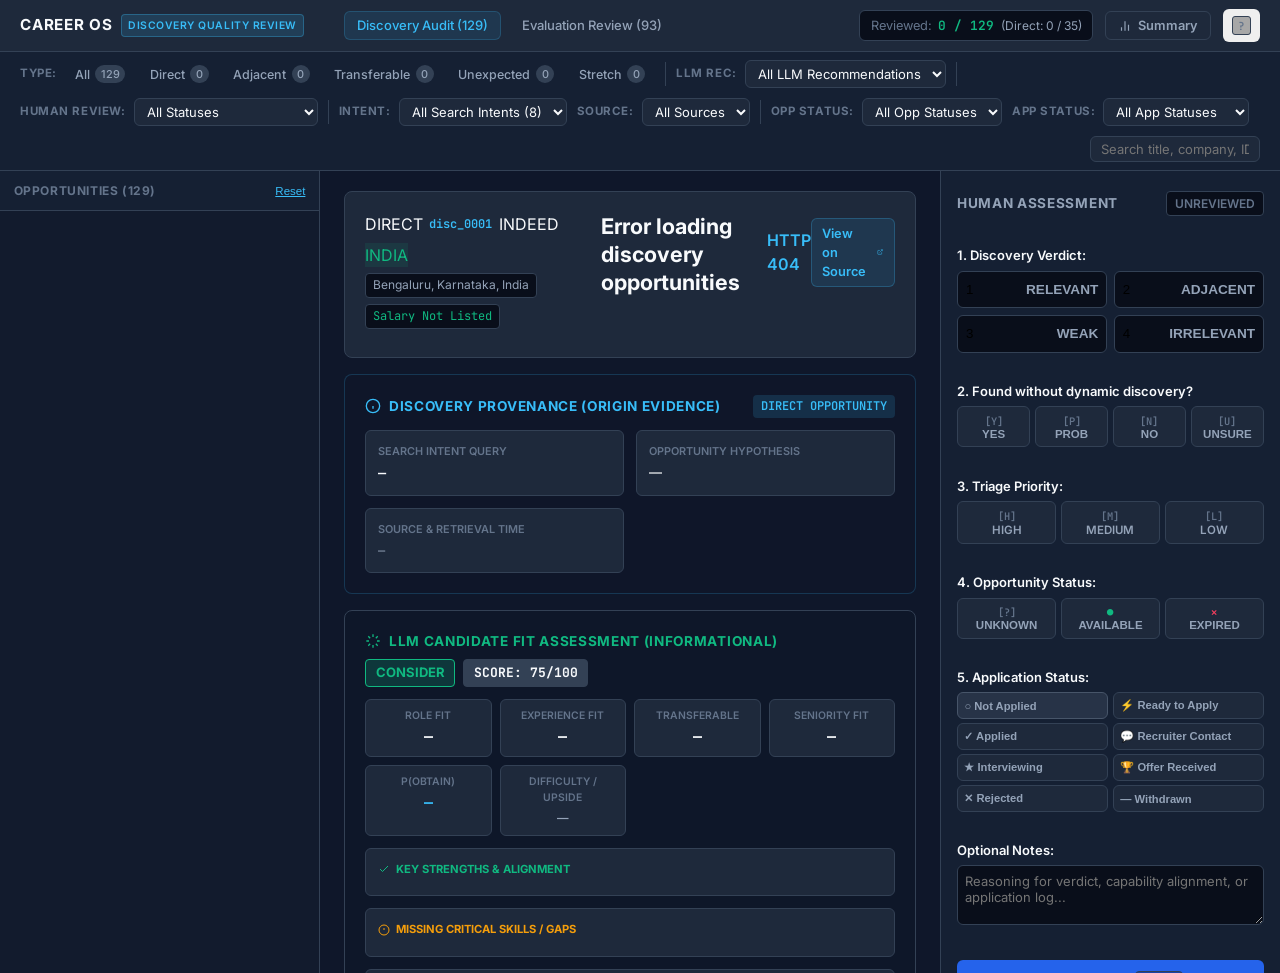
==== review_ui/discovery.html @ c720371c "feat: add opportunity and application lifecycle tracking to Career OS" ====
<!DOCTYPE html>
<html lang="en">
<head>
  <meta charset="UTF-8">
  <meta name="viewport" content="width=device-width, initial-scale=1.0">
  <title>Career OS — Discovery Quality Review</title>
  <link rel="stylesheet" href="style.css">
  <link rel="preconnect" href="https://fonts.googleapis.com">
  <link rel="preconnect" href="https://fonts.gstatic.com" crossorigin>
  <link href="https://fonts.googleapis.com/css2?family=Inter:wght@400;500;600;700&family=JetBrains+Mono:wght@400;500;600&display=swap" rel="stylesheet">
</head>
<body class="dark-theme">
  <!-- Top Navigation Bar -->
  <header class="app-header">
    <div class="header-left">
      <div class="brand">
        <span class="brand-title">CAREER OS</span>
        <span class="brand-badge" style="background: rgba(56, 189, 248, 0.15); color: var(--accent-blue); border-color: rgba(56, 189, 248, 0.3);">DISCOVERY QUALITY REVIEW</span>
      </div>
      <nav class="mode-nav" style="display: flex; gap: 0.5rem; margin-left: 1rem;">
        <a href="/discovery" class="nav-tab active" style="padding: 0.25rem 0.75rem; border-radius: 6px; font-size: 0.8125rem; font-weight: 500; text-decoration: none; color: var(--accent-blue); background: rgba(56, 189, 248, 0.1); border: 1px solid rgba(56, 189, 248, 0.2);">Discovery Audit (129)</a>
        <a href="/" class="nav-tab" style="padding: 0.25rem 0.75rem; border-radius: 6px; font-size: 0.8125rem; font-weight: 500; text-decoration: none; color: var(--text-secondary); background: transparent; border: 1px solid transparent;">Evaluation Review (93)</a>
      </nav>
    </div>

    <div class="header-right">
      <div class="progress-pill">
        <span class="progress-label">Reviewed:</span>
        <span class="progress-value" id="globalProgress">0 / 129</span>
        <span class="progress-sub" id="queueProgress">(Direct: 0 / 35)</span>
      </div>
      <button class="action-btn secondary" id="summaryBtn" title="View Discovery Breakdown Summary">
        <svg width="14" height="14" viewBox="0 0 24 24" fill="none" stroke="currentColor" stroke-width="2"><path d="M18 20V10M12 20V4M6 20v-6"/></svg>
        Summary
      </button>
      <button class="action-btn icon-only" id="shortcutsBtn" title="Keyboard Shortcuts">
        <kbd>?</kbd>
      </button>
    </div>
  </header>

  <!-- Filter Toolbar -->
  <div class="filter-toolbar" style="flex-wrap: wrap; gap: 0.625rem; padding: 0.5rem 1.25rem; background-color: #152033; border-bottom: 1px solid var(--border-color);">
    <!-- Opportunity Type -->
    <div class="filter-group">
      <span class="filter-label">Type:</span>
      <nav class="filter-nav" id="typeNav">
        <button class="filter-btn active" data-type="ALL">All <span class="badge" id="badgeTypeAll">129</span></button>
        <button class="filter-btn" data-type="direct">Direct <span class="badge" id="badgeTypeDirect">0</span></button>
        <button class="filter-btn" data-type="adjacent">Adjacent <span class="badge" id="badgeTypeAdjacent">0</span></button>
        <button class="filter-btn" data-type="transferable">Transferable <span class="badge" id="badgeTypeTransferable">0</span></button>
        <button class="filter-btn" data-type="unexpected">Unexpected <span class="badge" id="badgeTypeUnexpected">0</span></button>
        <button class="filter-btn" data-type="stretch">Stretch <span class="badge" id="badgeTypeStretch">0</span></button>
      </nav>
    </div>

    <div class="filter-divider"></div>

    <!-- LLM Recommendation -->
    <div class="filter-group">
      <span class="filter-label">LLM Rec:</span>
      <select id="llmRecSelect" style="background: var(--bg-card); color: var(--text-primary); border: 1px solid var(--border-color); border-radius: 6px; padding: 0.25rem 0.5rem; font-size: 0.8125rem; font-family: var(--font-sans); outline: none;">
        <option value="ALL">All LLM Recommendations</option>
        <option value="STRONG_APPLY">Strong Apply</option>
        <option value="APPLY">Apply</option>
        <option value="CONSIDER">Consider</option>
        <option value="LONG_SHOT">Long Shot</option>
        <option value="SKIP">Skip</option>
        <option value="GATE_REJECTED">Gate Rejected</option>
      </select>
    </div>

    <div class="filter-divider"></div>

    <!-- Human Review -->
    <div class="filter-group">
      <span class="filter-label">Human Review:</span>
      <select id="humanReviewSelect" style="background: var(--bg-card); color: var(--text-primary); border: 1px solid var(--border-color); border-radius: 6px; padding: 0.25rem 0.5rem; font-size: 0.8125rem; font-family: var(--font-sans); outline: none;">
        <option value="ALL">All Statuses</option>
        <option value="UNREVIEWED">Unreviewed</option>
        <option value="REVIEWED">Reviewed (Any Verdict)</option>
        <option value="RELEVANT">Relevant</option>
        <option value="ADJACENT">Adjacent</option>
        <option value="WEAK">Weak</option>
        <option value="IRRELEVANT">Irrelevant</option>
      </select>
    </div>

    <div class="filter-divider"></div>

    <!-- Search Intent -->
    <div class="filter-group">
      <span class="filter-label">Intent:</span>
      <select id="intentSelect" style="max-width: 170px; background: var(--bg-card); color: var(--text-primary); border: 1px solid var(--border-color); border-radius: 6px; padding: 0.25rem 0.5rem; font-size: 0.8125rem; font-family: var(--font-sans); outline: none; text-overflow: ellipsis;">
        <option value="ALL">All Search Intents (8)</option>
      </select>
    </div>

    <!-- Source -->
    <div class="filter-group">
      <span class="filter-label">Source:</span>
      <select id="sourceSelect" style="background: var(--bg-card); color: var(--text-primary); border: 1px solid var(--border-color); border-radius: 6px; padding: 0.25rem 0.5rem; font-size: 0.8125rem; font-family: var(--font-sans); outline: none;">
        <option value="ALL">All Sources</option>
        <option value="indeed">Indeed</option>
        <option value="linkedin">LinkedIn</option>
      </select>
    </div>

    <div class="filter-divider"></div>

    <!-- Opportunity Status Filter -->
    <div class="filter-group">
      <span class="filter-label">Opp Status:</span>
      <select id="oppStatusSelect" style="background: var(--bg-card); color: var(--text-primary); border: 1px solid var(--border-color); border-radius: 6px; padding: 0.25rem 0.5rem; font-size: 0.8125rem; font-family: var(--font-sans); outline: none;">
        <option value="ALL">All Opp Statuses</option>
        <option value="AVAILABLE">Available</option>
        <option value="EXPIRED">Expired</option>
        <option value="UNKNOWN">Unknown</option>
      </select>
    </div>

    <!-- Application Status Filter -->
    <div class="filter-group">
      <span class="filter-label">App Status:</span>
      <select id="appStatusSelect" style="background: var(--bg-card); color: var(--text-primary); border: 1px solid var(--border-color); border-radius: 6px; padding: 0.25rem 0.5rem; font-size: 0.8125rem; font-family: var(--font-sans); outline: none;">
        <option value="ALL">All App Statuses</option>
        <option value="NOT_APPLIED">Not Applied</option>
        <option value="READY_TO_APPLY">Ready to Apply</option>
        <option value="APPLIED">Applied</option>
        <option value="RECRUITER_CONTACT">Recruiter Contact</option>
        <option value="INTERVIEW">Interview</option>
        <option value="REJECTED">Rejected</option>
        <option value="WITHDRAWN">Withdrawn</option>
        <option value="OFFER">Offer</option>
      </select>
    </div>

    <!-- Quick Search -->
    <div class="filter-group" style="margin-left: auto;">
      <input type="text" id="searchInput" placeholder="Search title, company, ID..." style="background: var(--bg-card); color: var(--text-primary); border: 1px solid var(--border-color); border-radius: 6px; padding: 0.25rem 0.6rem; font-size: 0.8125rem; font-family: var(--font-sans); outline: none; width: 170px;">
    </div>
  </div>

  <!-- 3-Panel Workstation Layout -->
  <main class="discovery-workstation" id="workstation">
    <!-- LEFT PANEL: Opportunity Navigator -->
    <aside class="panel-navigator" id="leftNavigator">
      <div class="navigator-header">
        <div style="display: flex; justify-content: space-between; align-items: center;">
          <span style="font-size: 0.75rem; font-weight: 700; text-transform: uppercase; letter-spacing: 0.05em; color: var(--text-muted);" id="navigatorCountLabel">
            Opportunities (129)
          </span>
          <button id="resetFiltersBtn" style="background: transparent; border: none; font-size: 0.72rem; color: var(--accent-blue); cursor: pointer; text-decoration: underline; padding: 0;">Reset</button>
        </div>
      </div>
      <div class="navigator-scroll-list" id="navigatorList">
        <!-- Populated dynamically by discovery.js -->
      </div>
    </aside>

    <!-- CENTER PANEL: Selected Opportunity & Evidence & Job Description -->
    <section class="panel-content" id="centerJobView">
      <div class="panel-content-inner">
        <!-- 1. Job Identity Header Card -->
        <div class="card job-card" id="jobCard" style="padding: 1.25rem;">
          <div class="job-header" style="border-bottom: none; padding-bottom: 0;">
            <div class="job-meta-top" style="display: flex; gap: 0.4rem; align-items: center; flex-wrap: wrap; margin-bottom: 0.5rem;">
              <span class="job-queue-tag" id="jobTypeTag">DIRECT</span>
              <span class="job-id-tag" id="jobIdTag" style="font-family: var(--font-mono); font-size: 0.75rem; color: var(--accent-blue); font-weight: 600;">disc_0001</span>
              <span class="job-geo-tag" id="jobSourceTag">INDEED</span>
              <span class="job-geo-tag" style="background: rgba(16, 185, 129, 0.1); color: var(--accent-emerald); border-color: rgba(16, 185, 129, 0.2);">INDIA</span>
              <span class="job-location" id="jobLocation" style="font-size: 0.75rem; color: var(--text-secondary); background: var(--bg-subtle); padding: 0.15rem 0.45rem; border-radius: 4px; border: 1px solid var(--border-color);">Bengaluru, Karnataka, India</span>
              <span class="job-salary" id="jobSalary" style="font-size: 0.75rem; color: var(--accent-emerald); font-family: var(--font-mono); background: var(--bg-subtle); padding: 0.15rem 0.45rem; border-radius: 4px; border: 1px solid var(--border-color);">Salary Not Listed</span>
            </div>

            <h1 class="job-title" id="jobTitle" style="font-size: 1.35rem; font-weight: 700; color: var(--text-primary); line-height: 1.3;">Loading discovery opportunities...</h1>
            <div class="job-company-row" style="display: flex; justify-content: space-between; align-items: center; margin-top: 0.35rem;">
              <h2 class="job-company" id="jobCompany" style="font-size: 1rem; font-weight: 600; color: var(--accent-blue);">—</h2>
              <a href="#" target="_blank" rel="noopener noreferrer" class="view-job-link" id="viewJobLink" style="display: inline-flex; align-items: center; gap: 0.35rem; font-size: 0.8rem; font-weight: 600; color: var(--accent-blue); text-decoration: none; background: rgba(56, 189, 248, 0.1); padding: 0.3rem 0.65rem; border-radius: 6px; border: 1px solid rgba(56, 189, 248, 0.25);">
                View on Source
                <svg width="12" height="12" viewBox="0 0 24 24" fill="none" stroke="currentColor" stroke-width="2"><path d="M18 13v6a2 2 0 0 1-2 2H5a2 2 0 0 1-2-2V8a2 2 0 0 1 2-2h6M15 3h6v6M10 14L21 3"/></svg>
              </a>
            </div>
          </div>
        </div>

        <!-- 2. "WHY WAS THIS DISCOVERED?" Provenance Card -->
        <div class="evaluation-section card" style="background: rgba(15, 23, 42, 0.6); border: 1px solid rgba(56, 189, 248, 0.2); border-radius: 8px; padding: 1.25rem;">
          <div style="display: flex; align-items: center; justify-content: space-between; margin-bottom: 0.75rem;">
            <h3 style="font-size: 0.85rem; font-weight: 700; text-transform: uppercase; letter-spacing: 0.05em; color: var(--accent-blue); display: flex; align-items: center; gap: 0.5rem;">
              <svg width="16" height="16" viewBox="0 0 24 24" fill="none" stroke="currentColor" stroke-width="2"><circle cx="12" cy="12" r="10"/><path d="M12 16v-4M12 8h.01"/></svg>
              Discovery Provenance (Origin Evidence)
            </h3>
            <span id="provenanceTypePill" style="font-size: 0.75rem; font-family: var(--font-mono); font-weight: 600; padding: 0.15rem 0.5rem; border-radius: 4px; background: rgba(56, 189, 248, 0.15); color: var(--accent-blue);">DIRECT OPPORTUNITY</span>
          </div>

          <div style="display: grid; grid-template-columns: repeat(auto-fit, minmax(220px, 1fr)); gap: 0.75rem;">
            <div style="background: var(--bg-card); padding: 0.75rem; border-radius: 6px; border: 1px solid var(--border-color);">
              <div style="font-size: 0.68rem; color: var(--text-muted); text-transform: uppercase; font-weight: 600; margin-bottom: 0.25rem;">Search Intent Query</div>
              <div id="provQuery" style="font-size: 0.85rem; font-weight: 600; color: var(--text-primary); font-family: var(--font-mono);">—</div>
            </div>
            <div style="background: var(--bg-card); padding: 0.75rem; border-radius: 6px; border: 1px solid var(--border-color);">
              <div style="font-size: 0.68rem; color: var(--text-muted); text-transform: uppercase; font-weight: 600; margin-bottom: 0.25rem;">Opportunity Hypothesis</div>
              <div id="provHypothesis" style="font-size: 0.8125rem; font-weight: 500; color: var(--text-primary);">—</div>
            </div>
            <div style="background: var(--bg-card); padding: 0.75rem; border-radius: 6px; border: 1px solid var(--border-color);">
              <div style="font-size: 0.68rem; color: var(--text-muted); text-transform: uppercase; font-weight: 600; margin-bottom: 0.25rem;">Source & Retrieval Time</div>
              <div id="provSourceTime" style="font-size: 0.75rem; color: var(--text-secondary); font-family: var(--font-mono);">—</div>
            </div>
          </div>
        </div>

        <!-- 3. LLM Evaluation & Candidate Fit Assessment (Informational Context) -->
        <div class="evaluation-section card" id="llmEvalSection" style="background: rgba(15, 23, 42, 0.7); border: 1px solid var(--border-color); border-radius: 8px; padding: 1.25rem;">
          <div style="display: flex; align-items: center; justify-content: space-between; margin-bottom: 0.75rem; flex-wrap: wrap; gap: 0.5rem;">
            <h3 style="font-size: 0.85rem; font-weight: 700; text-transform: uppercase; letter-spacing: 0.05em; color: var(--accent-emerald); display: flex; align-items: center; gap: 0.5rem;">
              <svg width="16" height="16" viewBox="0 0 24 24" fill="none" stroke="currentColor" stroke-width="2"><path d="M12 2v4M12 18v4M4.93 4.93l2.83 2.83M16.24 16.24l2.83 2.83M2 12h4M18 12h4M4.93 19.07l2.83-2.83M16.24 7.76l2.83-2.83"/></svg>
              LLM Candidate Fit Assessment (Informational)
            </h3>
            <div style="display: flex; align-items: center; gap: 0.5rem;">
              <span id="llmRecBadge" style="font-size: 0.8125rem; font-weight: 700; padding: 0.2rem 0.6rem; border-radius: 4px; background: rgba(16, 185, 129, 0.2); color: var(--accent-emerald); border: 1px solid var(--accent-emerald);">CONSIDER</span>
              <span id="llmScorePill" style="font-size: 0.8125rem; font-family: var(--font-mono); font-weight: 700; padding: 0.2rem 0.6rem; border-radius: 4px; background: var(--bg-hover); color: var(--text-primary); border: 1px solid var(--border-color);">SCORE: 75/100</span>
            </div>
          </div>

          <!-- Fit Scores Grid -->
          <div style="display: grid; grid-template-columns: repeat(auto-fit, minmax(115px, 1fr)); gap: 0.5rem; margin-bottom: 0.75rem;">
            <div style="background: var(--bg-card); padding: 0.5rem 0.6rem; border-radius: 6px; border: 1px solid var(--border-color); text-align: center;">
              <div style="font-size: 0.65rem; color: var(--text-muted); text-transform: uppercase; font-weight: 600;">Role Fit</div>
              <div id="llmRoleFit" style="font-size: 0.9375rem; font-weight: 700; font-family: var(--font-mono); color: var(--text-primary); margin-top: 0.15rem;">—</div>
            </div>
            <div style="background: var(--bg-card); padding: 0.5rem 0.6rem; border-radius: 6px; border: 1px solid var(--border-color); text-align: center;">
              <div style="font-size: 0.65rem; color: var(--text-muted); text-transform: uppercase; font-weight: 600;">Experience Fit</div>
              <div id="llmExpFit" style="font-size: 0.9375rem; font-weight: 700; font-family: var(--font-mono); color: var(--text-primary); margin-top: 0.15rem;">—</div>
            </div>
            <div style="background: var(--bg-card); padding: 0.5rem 0.6rem; border-radius: 6px; border: 1px solid var(--border-color); text-align: center;">
              <div style="font-size: 0.65rem; color: var(--text-muted); text-transform: uppercase; font-weight: 600;">Transferable</div>
              <div id="llmTransFit" style="font-size: 0.9375rem; font-weight: 700; font-family: var(--font-mono); color: var(--text-primary); margin-top: 0.15rem;">—</div>
            </div>
            <div style="background: var(--bg-card); padding: 0.5rem 0.6rem; border-radius: 6px; border: 1px solid var(--border-color); text-align: center;">
              <div style="font-size: 0.65rem; color: var(--text-muted); text-transform: uppercase; font-weight: 600;">Seniority Fit</div>
              <div id="llmSenFit" style="font-size: 0.9375rem; font-weight: 700; font-family: var(--font-mono); color: var(--text-primary); margin-top: 0.15rem;">—</div>
            </div>
            <div style="background: var(--bg-card); padding: 0.5rem 0.6rem; border-radius: 6px; border: 1px solid var(--border-color); text-align: center;">
              <div style="font-size: 0.65rem; color: var(--text-muted); text-transform: uppercase; font-weight: 600;">P(Obtain)</div>
              <div id="llmProbObtain" style="font-size: 0.9375rem; font-weight: 700; font-family: var(--font-mono); color: var(--accent-blue); margin-top: 0.15rem;">—</div>
            </div>
            <div style="background: var(--bg-card); padding: 0.5rem 0.6rem; border-radius: 6px; border: 1px solid var(--border-color); text-align: center;">
              <div style="font-size: 0.65rem; color: var(--text-muted); text-transform: uppercase; font-weight: 600;">Difficulty / Upside</div>
              <div id="llmDiffUpside" style="font-size: 0.72rem; font-weight: 600; color: var(--text-secondary); margin-top: 0.25rem;">—</div>
            </div>
          </div>

          <!-- Strengths & Gaps -->
          <div style="display: grid; grid-template-columns: repeat(auto-fit, minmax(260px, 1fr)); gap: 0.75rem; margin-bottom: 0.75rem;">
            <div style="background: var(--bg-card); padding: 0.75rem; border-radius: 6px; border: 1px solid var(--border-color);">
              <div style="font-size: 0.7rem; color: var(--accent-emerald); text-transform: uppercase; font-weight: 700; margin-bottom: 0.35rem; display: flex; align-items: center; gap: 0.35rem;">
                <svg width="12" height="12" viewBox="0 0 24 24" fill="none" stroke="currentColor" stroke-width="2"><polyline points="20 6 9 17 4 12"/></svg>
                Key Strengths & Alignment
              </div>
              <ul id="llmStrengthsList" style="margin: 0; padding-left: 1.2rem; font-size: 0.8125rem; color: var(--text-secondary); line-height: 1.45;"></ul>
            </div>
            <div style="background: var(--bg-card); padding: 0.75rem; border-radius: 6px; border: 1px solid var(--border-color);">
              <div style="font-size: 0.7rem; color: var(--accent-amber); text-transform: uppercase; font-weight: 700; margin-bottom: 0.35rem; display: flex; align-items: center; gap: 0.35rem;">
                <svg width="12" height="12" viewBox="0 0 24 24" fill="none" stroke="currentColor" stroke-width="2"><circle cx="12" cy="12" r="10"/><line x1="12" y1="8" x2="12" y2="12"/><line x1="12" y1="16" x2="12.01" y2="16"/></svg>
                Missing Critical Skills / Gaps
              </div>
              <ul id="llmGapsList" style="margin: 0; padding-left: 1.2rem; font-size: 0.8125rem; color: var(--text-secondary); line-height: 1.45;"></ul>
            </div>
          </div>

          <!-- Reasoning -->
          <div style="background: var(--bg-card); padding: 0.75rem; border-radius: 6px; border: 1px solid var(--border-color);">
            <div style="font-size: 0.68rem; color: var(--text-muted); text-transform: uppercase; font-weight: 600; margin-bottom: 0.25rem;">LLM Evaluation Reasoning</div>
            <div id="llmReasoning" style="font-size: 0.8125rem; color: var(--text-secondary); line-height: 1.5;">—</div>
          </div>
        </div>

        <!-- 4. Full Job Description -->
        <div class="job-description-section card" style="padding: 1.25rem;">
          <h3 style="font-size: 0.85rem; font-weight: 700; color: var(--text-secondary); text-transform: uppercase; letter-spacing: 0.05em; margin-bottom: 0.75rem;">Full Job Description</h3>
          <div class="job-description-content" id="jobDescription" style="background: var(--bg-subtle); padding: 1.25rem; border-radius: 8px; border: 1px solid var(--border-color); font-size: 0.875rem; line-height: 1.6; white-space: pre-wrap; color: var(--text-secondary);">
            Loading description...
          </div>
        </div>
      </div>
    </section>

    <!-- RIGHT PANEL: Human Review Controls -->
    <aside class="panel-decision" id="rightDecisionPanel">
      <div class="card decision-card" id="decisionCard" style="border: none; background: transparent; padding: 0;">
        <div class="decision-header">
          <h3 class="decision-title" style="font-size: 0.85rem; font-weight: 700; text-transform: uppercase; letter-spacing: 0.05em; color: var(--text-secondary);">Human Assessment</h3>
          <span class="decision-status" id="decisionStatus">UNREVIEWED</span>
        </div>

        <!-- Question 1: Discovery Verdict -->
        <div class="decision-group" style="margin-top: 0.85rem;">
          <label class="decision-label" style="font-weight: 600; color: var(--text-primary); margin-bottom: 0.35rem; display: block; font-size: 0.8125rem;">
            1. Discovery Verdict:
          </label>
          <div class="verdict-grid" style="display: grid; grid-template-columns: repeat(2, 1fr); gap: 0.4rem;">
            <button class="verdict-btn" data-verdict="RELEVANT">
              <span class="verdict-key">1</span>
              <span class="verdict-text">RELEVANT</span>
            </button>
            <button class="verdict-btn" data-verdict="ADJACENT">
              <span class="verdict-key">2</span>
              <span class="verdict-text">ADJACENT</span>
            </button>
            <button class="verdict-btn" data-verdict="WEAK">
              <span class="verdict-key">3</span>
              <span class="verdict-text">WEAK</span>
            </button>
            <button class="verdict-btn" data-verdict="IRRELEVANT">
              <span class="verdict-key">4</span>
              <span class="verdict-text">IRRELEVANT</span>
            </button>
          </div>
        </div>

        <!-- Question 2: Dynamic Discovery Counterfactual -->
        <div class="decision-group" style="margin-top: 0.85rem;">
          <label class="decision-label" style="font-weight: 600; color: var(--text-primary); margin-bottom: 0.3rem; display: block; font-size: 0.8125rem;">
            2. Found without dynamic discovery?
          </label>
          <div class="cf-grid" style="display: grid; grid-template-columns: repeat(4, 1fr); gap: 0.3rem;">
            <button class="cf-btn" data-cf="YES" style="padding: 0.4rem 0.2rem; font-size: 0.72rem; font-weight: 600; border-radius: 6px; border: 1px solid var(--border-color); background: var(--bg-card); color: var(--text-secondary); cursor: pointer; text-align: center;">
              <span style="font-family: var(--font-mono); font-size: 0.65rem; color: var(--text-muted); display: block;">[Y]</span>
              YES
            </button>
            <button class="cf-btn" data-cf="PROBABLY" style="padding: 0.4rem 0.2rem; font-size: 0.72rem; font-weight: 600; border-radius: 6px; border: 1px solid var(--border-color); background: var(--bg-card); color: var(--text-secondary); cursor: pointer; text-align: center;">
              <span style="font-family: var(--font-mono); font-size: 0.65rem; color: var(--text-muted); display: block;">[P]</span>
              PROB
            </button>
            <button class="cf-btn" data-cf="NO" style="padding: 0.4rem 0.2rem; font-size: 0.72rem; font-weight: 600; border-radius: 6px; border: 1px solid var(--border-color); background: var(--bg-card); color: var(--text-secondary); cursor: pointer; text-align: center;">
              <span style="font-family: var(--font-mono); font-size: 0.65rem; color: var(--text-muted); display: block;">[N]</span>
              NO
            </button>
            <button class="cf-btn" data-cf="UNSURE" style="padding: 0.4rem 0.2rem; font-size: 0.72rem; font-weight: 600; border-radius: 6px; border: 1px solid var(--border-color); background: var(--bg-card); color: var(--text-secondary); cursor: pointer; text-align: center;">
              <span style="font-family: var(--font-mono); font-size: 0.65rem; color: var(--text-muted); display: block;">[U]</span>
              UNSURE
            </button>
          </div>
        </div>

        <!-- Question 3: Triage Priority -->
        <div class="decision-group" style="margin-top: 0.85rem;">
          <label class="decision-label" style="font-weight: 600; color: var(--text-primary); margin-bottom: 0.3rem; display: block; font-size: 0.8125rem;">
            3. Triage Priority:
          </label>
          <div class="priority-grid" style="display: grid; grid-template-columns: repeat(3, 1fr); gap: 0.3rem;">
            <button class="priority-btn" data-priority="HIGH" style="padding: 0.4rem 0.25rem; font-size: 0.72rem; font-weight: 600; border-radius: 6px; border: 1px solid var(--border-color); background: var(--bg-card); color: var(--text-secondary); cursor: pointer; text-align: center;">
              <span style="font-family: var(--font-mono); font-size: 0.65rem; color: var(--text-muted); display: block;">[H]</span>
              HIGH
            </button>
            <button class="priority-btn" data-priority="MEDIUM" style="padding: 0.4rem 0.25rem; font-size: 0.72rem; font-weight: 600; border-radius: 6px; border: 1px solid var(--border-color); background: var(--bg-card); color: var(--text-secondary); cursor: pointer; text-align: center;">
              <span style="font-family: var(--font-mono); font-size: 0.65rem; color: var(--text-muted); display: block;">[M]</span>
              MEDIUM
            </button>
            <button class="priority-btn" data-priority="LOW" style="padding: 0.4rem 0.25rem; font-size: 0.72rem; font-weight: 600; border-radius: 6px; border: 1px solid var(--border-color); background: var(--bg-card); color: var(--text-secondary); cursor: pointer; text-align: center;">
              <span style="font-family: var(--font-mono); font-size: 0.65rem; color: var(--text-muted); display: block;">[L]</span>
              LOW
            </button>
          </div>
        </div>

        <!-- Question 4: Opportunity Status (Actionable / Expired) -->
        <div class="decision-group" style="margin-top: 0.85rem;">
          <label class="decision-label" style="font-weight: 600; color: var(--text-primary); margin-bottom: 0.3rem; display: block; font-size: 0.8125rem;">
            4. Opportunity Status:
          </label>
          <div class="opp-status-grid" style="display: grid; grid-template-columns: repeat(3, 1fr); gap: 0.3rem;">
            <button class="opp-status-btn" data-opp="UNKNOWN" style="padding: 0.4rem 0.2rem; font-size: 0.72rem; font-weight: 600; border-radius: 6px; border: 1px solid var(--border-color); background: var(--bg-card); color: var(--text-secondary); cursor: pointer; text-align: center;">
              <span style="font-family: var(--font-mono); font-size: 0.65rem; color: var(--text-muted); display: block;">[?]</span>
              UNKNOWN
            </button>
            <button class="opp-status-btn" data-opp="AVAILABLE" style="padding: 0.4rem 0.2rem; font-size: 0.72rem; font-weight: 600; border-radius: 6px; border: 1px solid var(--border-color); background: var(--bg-card); color: var(--text-secondary); cursor: pointer; text-align: center;">
              <span style="font-family: var(--font-mono); font-size: 0.65rem; color: var(--accent-emerald); display: block;">●</span>
              AVAILABLE
            </button>
            <button class="opp-status-btn" data-opp="EXPIRED" style="padding: 0.4rem 0.2rem; font-size: 0.72rem; font-weight: 600; border-radius: 6px; border: 1px solid var(--border-color); background: var(--bg-card); color: var(--text-secondary); cursor: pointer; text-align: center;">
              <span style="font-family: var(--font-mono); font-size: 0.65rem; color: var(--accent-rose); display: block;">✕</span>
              EXPIRED
            </button>
          </div>
        </div>

        <!-- Question 5: Application Lifecycle Status -->
        <div class="decision-group" style="margin-top: 0.85rem;">
          <label class="decision-label" style="font-weight: 600; color: var(--text-primary); margin-bottom: 0.3rem; display: block; font-size: 0.8125rem;">
            5. Application Status:
          </label>
          <div class="app-status-grid" style="display: grid; grid-template-columns: repeat(2, 1fr); gap: 0.3rem;">
            <button class="app-status-btn selected" data-app="NOT_APPLIED" style="padding: 0.35rem 0.4rem; font-size: 0.7rem; font-weight: 600; border-radius: 6px; border: 1px solid var(--border-color); background: var(--bg-card); color: var(--text-secondary); cursor: pointer; text-align: left;">
              ○ Not Applied
            </button>
            <button class="app-status-btn" data-app="READY_TO_APPLY" style="padding: 0.35rem 0.4rem; font-size: 0.7rem; font-weight: 600; border-radius: 6px; border: 1px solid var(--border-color); background: var(--bg-card); color: var(--text-secondary); cursor: pointer; text-align: left;">
              ⚡ Ready to Apply
            </button>
            <button class="app-status-btn" data-app="APPLIED" style="padding: 0.35rem 0.4rem; font-size: 0.7rem; font-weight: 600; border-radius: 6px; border: 1px solid var(--border-color); background: var(--bg-card); color: var(--text-secondary); cursor: pointer; text-align: left;">
              ✓ Applied
            </button>
            <button class="app-status-btn" data-app="RECRUITER_CONTACT" style="padding: 0.35rem 0.4rem; font-size: 0.7rem; font-weight: 600; border-radius: 6px; border: 1px solid var(--border-color); background: var(--bg-card); color: var(--text-secondary); cursor: pointer; text-align: left;">
              💬 Recruiter Contact
            </button>
            <button class="app-status-btn" data-app="INTERVIEW" style="padding: 0.35rem 0.4rem; font-size: 0.7rem; font-weight: 600; border-radius: 6px; border: 1px solid var(--border-color); background: var(--bg-card); color: var(--text-secondary); cursor: pointer; text-align: left;">
              ★ Interviewing
            </button>
            <button class="app-status-btn" data-app="OFFER" style="padding: 0.35rem 0.4rem; font-size: 0.7rem; font-weight: 600; border-radius: 6px; border: 1px solid var(--border-color); background: var(--bg-card); color: var(--text-secondary); cursor: pointer; text-align: left;">
              🏆 Offer Received
            </button>
            <button class="app-status-btn" data-app="REJECTED" style="padding: 0.35rem 0.4rem; font-size: 0.7rem; font-weight: 600; border-radius: 6px; border: 1px solid var(--border-color); background: var(--bg-card); color: var(--text-secondary); cursor: pointer; text-align: left;">
              ✕ Rejected
            </button>
            <button class="app-status-btn" data-app="WITHDRAWN" style="padding: 0.35rem 0.4rem; font-size: 0.7rem; font-weight: 600; border-radius: 6px; border: 1px solid var(--border-color); background: var(--bg-card); color: var(--text-secondary); cursor: pointer; text-align: left;">
              — Withdrawn
            </button>
          </div>
        </div>

        <!-- Notes -->
        <div class="decision-group" style="margin-top: 0.85rem;">
          <label class="decision-label" for="humanNotes" style="font-weight: 600; color: var(--text-primary); margin-bottom: 0.25rem; display: block; font-size: 0.8125rem;">
            Optional Notes:
          </label>
          <textarea id="humanNotes" class="decision-textarea" placeholder="Reasoning for verdict, capability alignment, or application log..." style="width: 100%; height: 60px; background: var(--bg-subtle); border: 1px solid var(--border-color); border-radius: 6px; padding: 0.45rem; color: var(--text-primary); font-family: var(--font-sans); font-size: 0.8125rem; resize: vertical; outline: none;"></textarea>
        </div>

        <!-- Actions -->
        <div class="decision-actions" style="margin-top: 0.85rem; display: flex; flex-direction: column; gap: 0.45rem;">
          <button class="action-btn primary large" id="saveNextBtn" style="justify-content: center; width: 100%; padding: 0.6rem 1rem; font-size: 0.875rem;">
            <span>Save & Next</span>
            <kbd style="margin-left: 0.5rem; font-size: 0.7rem; padding: 0.1rem 0.35rem; background: rgba(0,0,0,0.3); border-radius: 4px;">Enter</kbd>
          </button>
          
          <div style="display: flex; gap: 0.5rem; width: 100%;">
            <button class="action-btn secondary" id="prevBtn" style="flex: 1; justify-content: center;">
              <span>← Prev</span>
              <kbd style="margin-left: 0.3rem; font-size: 0.65rem;">K</kbd>
            </button>
            <button class="action-btn secondary" id="nextBtn" style="flex: 1; justify-content: center;">
              <span>Next →</span>
              <kbd style="margin-left: 0.3rem; font-size: 0.65rem;">J</kbd>
            </button>
          </div>
        </div>
      </div>
    </aside>
  </main>

  <!-- Summary Modal -->
  <div class="modal-backdrop" id="summaryModal" style="display: none;">
    <div class="modal-container" style="max-width: 860px; max-height: 88vh; overflow-y: auto;">
      <div class="modal-header">
        <h2 class="modal-title">Discovery Quality & Strategy Breakdown</h2>
        <button class="modal-close" id="closeSummaryModal">&times;</button>
      </div>

      <div class="modal-body" style="padding: 1.5rem;">
        <!-- Top Stats Row -->
        <div style="display: grid; grid-template-columns: repeat(auto-fit, minmax(130px, 1fr)); gap: 0.75rem; margin-bottom: 1.5rem;">
          <div style="background: var(--bg-subtle); padding: 1rem; border-radius: 8px; border: 1px solid var(--border-color); text-align: center;">
            <div style="font-size: 0.75rem; color: var(--text-muted); text-transform: uppercase; font-weight: 600;">Discovered</div>
            <div id="modalTotalDiscovered" style="font-size: 1.5rem; font-weight: 700; color: var(--text-primary); margin-top: 0.25rem;">129</div>
          </div>
          <div style="background: var(--bg-subtle); padding: 1rem; border-radius: 8px; border: 1px solid var(--border-color); text-align: center;">
            <div style="font-size: 0.75rem; color: var(--text-muted); text-transform: uppercase; font-weight: 600;">Reviewed</div>
            <div id="modalTotalReviewed" style="font-size: 1.5rem; font-weight: 700; color: var(--accent-blue); margin-top: 0.25rem;">0</div>
          </div>
          <div style="background: var(--bg-subtle); padding: 1rem; border-radius: 8px; border: 1px solid var(--border-color); text-align: center;">
            <div style="font-size: 0.75rem; color: var(--text-muted); text-transform: uppercase; font-weight: 600;">Relevant</div>
            <div id="modalRelevant" style="font-size: 1.5rem; font-weight: 700; color: var(--accent-emerald); margin-top: 0.25rem;">0</div>
          </div>
          <div style="background: var(--bg-subtle); padding: 1rem; border-radius: 8px; border: 1px solid var(--border-color); text-align: center;">
            <div style="font-size: 0.75rem; color: var(--text-muted); text-transform: uppercase; font-weight: 600;">Adjacent</div>
            <div id="modalAdjacent" style="font-size: 1.5rem; font-weight: 700; color: var(--accent-cyan); margin-top: 0.25rem;">0</div>
          </div>
          <div style="background: var(--bg-subtle); padding: 1rem; border-radius: 8px; border: 1px solid var(--border-color); text-align: center;">
            <div style="font-size: 0.75rem; color: var(--text-muted); text-transform: uppercase; font-weight: 600;">Weak / Irrelevant</div>
            <div id="modalWeakIrrelevant" style="font-size: 1.5rem; font-weight: 700; color: var(--accent-rose); margin-top: 0.25rem;">0</div>
          </div>
        </div>

        <!-- Breakdown Tables -->
        <div style="margin-bottom: 1.5rem;">
          <h3 style="font-size: 0.875rem; font-weight: 600; color: var(--accent-blue); text-transform: uppercase; margin-bottom: 0.5rem;">
            Breakdown by Opportunity Type
          </h3>
          <div style="overflow-x: auto; background: var(--bg-subtle); border-radius: 6px; border: 1px solid var(--border-color);">
            <table id="typeBreakdownTable" style="width: 100%; border-collapse: collapse; font-size: 0.8125rem; text-align: left;">
              <thead>
                <tr style="border-bottom: 1px solid var(--border-color); color: var(--text-muted);">
                  <th style="padding: 0.6rem 0.75rem;">Type</th>
                  <th style="padding: 0.6rem 0.75rem;">Discovered</th>
                  <th style="padding: 0.6rem 0.75rem;">Reviewed</th>
                  <th style="padding: 0.6rem 0.75rem;">Relevant</th>
                  <th style="padding: 0.6rem 0.75rem;">Adjacent</th>
                  <th style="padding: 0.6rem 0.75rem;">Weak / Irrel</th>
                  <th style="padding: 0.6rem 0.75rem;">Discovery Yield (No/Unsure)</th>
                </tr>
              </thead>
              <tbody id="typeBreakdownBody"></tbody>
            </table>
          </div>
        </div>

        <div style="margin-bottom: 1.5rem;">
          <h3 style="font-size: 0.875rem; font-weight: 600; color: var(--accent-blue); text-transform: uppercase; margin-bottom: 0.5rem;">
            Breakdown by Search Intent Query
          </h3>
          <div style="overflow-x: auto; background: var(--bg-subtle); border-radius: 6px; border: 1px solid var(--border-color);">
            <table id="intentBreakdownTable" style="width: 100%; border-collapse: collapse; font-size: 0.8125rem; text-align: left;">
              <thead>
                <tr style="border-bottom: 1px solid var(--border-color); color: var(--text-muted);">
                  <th style="padding: 0.6rem 0.75rem;">Search Intent</th>
                  <th style="padding: 0.6rem 0.75rem;">Discovered</th>
                  <th style="padding: 0.6rem 0.75rem;">Reviewed</th>
                  <th style="padding: 0.6rem 0.75rem;">Relevant</th>
                  <th style="padding: 0.6rem 0.75rem;">Adjacent</th>
                  <th style="padding: 0.6rem 0.75rem;">Weak / Irrel</th>
                </tr>
              </thead>
              <tbody id="intentBreakdownBody"></tbody>
            </table>
          </div>
        </div>

        <div>
          <h3 style="font-size: 0.875rem; font-weight: 600; color: var(--accent-blue); text-transform: uppercase; margin-bottom: 0.5rem;">
            Breakdown by Source
          </h3>
          <div style="overflow-x: auto; background: var(--bg-subtle); border-radius: 6px; border: 1px solid var(--border-color);">
            <table id="sourceBreakdownTable" style="width: 100%; border-collapse: collapse; font-size: 0.8125rem; text-align: left;">
              <thead>
                <tr style="border-bottom: 1px solid var(--border-color); color: var(--text-muted);">
                  <th style="padding: 0.6rem 0.75rem;">Source</th>
                  <th style="padding: 0.6rem 0.75rem;">Discovered</th>
                  <th style="padding: 0.6rem 0.75rem;">Reviewed</th>
                  <th style="padding: 0.6rem 0.75rem;">Relevant</th>
                  <th style="padding: 0.6rem 0.75rem;">Adjacent</th>
                  <th style="padding: 0.6rem 0.75rem;">Weak / Irrel</th>
                </tr>
              </thead>
              <tbody id="sourceBreakdownBody"></tbody>
            </table>
          </div>
        </div>
      </div>
    </div>
  </div>

  <script src="discovery.js"></script>
</body>
</html>
---- review_ui/style.css ----
/* Career OS — Human Review Workstation Theme (Dark Slate Minimal) */
:root {
  --bg-app: #0f172a;
  --bg-card: #1e293b;
  --bg-subtle: #090e1a;
  --bg-hover: #334155;
  --border-color: #334155;
  --border-active: #475569;
  
  --text-primary: #f8fafc;
  --text-secondary: #94a3b8;
  --text-muted: #64748b;
  
  --accent-blue: #38bdf8;
  --accent-cyan: #06b6d4;
  --accent-emerald: #10b981;
  --accent-amber: #f59e0b;
  --accent-rose: #f43f5e;
  --accent-violet: #8b5cf6;
  
  --font-sans: 'Inter', -apple-system, BlinkMacSystemFont, 'Segoe UI', Roboto, sans-serif;
  --font-mono: 'JetBrains Mono', monospace;
}

* {
  box-sizing: border-box;
  margin: 0;
  padding: 0;
}

body {
  font-family: var(--font-sans);
  background-color: var(--bg-app);
  color: var(--text-primary);
  line-height: 1.5;
  -webkit-font-smoothing: antialiased;
  min-height: 100vh;
  display: flex;
  flex-direction: column;
}

/* App Header */
.app-header {
  height: 52px;
  background-color: var(--bg-card);
  border-bottom: 1px solid var(--border-color);
  display: flex;
  align-items: center;
  justify-content: space-between;
  padding: 0 1.25rem;
  position: sticky;
  top: 0;
  z-index: 50;
}

.header-left {
  display: flex;
  align-items: center;
  gap: 1.5rem;
}

.brand {
  display: flex;
  align-items: center;
  gap: 0.5rem;
}

.brand-title {
  font-weight: 700;
  font-size: 0.95rem;
  letter-spacing: 0.05em;
  color: var(--text-primary);
}

.brand-badge {
  font-size: 0.65rem;
  font-weight: 600;
  background-color: rgba(56, 189, 248, 0.15);
  color: var(--accent-blue);
  padding: 0.15rem 0.4rem;
  border-radius: 4px;
  border: 1px solid rgba(56, 189, 248, 0.3);
  letter-spacing: 0.05em;
}

.header-right {
  display: flex;
  align-items: center;
  gap: 0.75rem;
}

.progress-pill {
  background-color: var(--bg-subtle);
  border: 1px solid var(--border-color);
  padding: 0.3rem 0.65rem;
  border-radius: 6px;
  font-size: 0.8rem;
  display: flex;
  align-items: center;
  gap: 0.4rem;
}

.progress-label {
  color: var(--text-muted);
}

.progress-value {
  font-weight: 600;
  color: var(--accent-emerald);
  font-family: var(--font-mono);
}

.progress-sub {
  color: var(--text-secondary);
  font-size: 0.75rem;
}

/* Filter Toolbar (Queue & Eligibility) */
.filter-toolbar {
  background-color: #152033;
  border-bottom: 1px solid var(--border-color);
  padding: 0.5rem 1.25rem;
  display: flex;
  align-items: center;
  gap: 1rem;
  flex-wrap: wrap;
}

.filter-group {
  display: flex;
  align-items: center;
  gap: 0.5rem;
}

.filter-label {
  font-size: 0.72rem;
  font-weight: 700;
  color: var(--text-muted);
  text-transform: uppercase;
  letter-spacing: 0.05em;
  white-space: nowrap;
}

.filter-divider {
  width: 1px;
  height: 24px;
  background-color: var(--border-color);
}

.filter-nav {
  display: flex;
  gap: 0.3rem;
  flex-wrap: wrap;
}

.filter-btn {
  background: transparent;
  border: 1px solid transparent;
  color: var(--text-secondary);
  font-family: var(--font-sans);
  font-size: 0.78rem;
  font-weight: 500;
  padding: 0.28rem 0.55rem;
  border-radius: 6px;
  cursor: pointer;
  display: flex;
  align-items: center;
  gap: 0.35rem;
  transition: all 0.15s ease;
}

.filter-btn:hover {
  background-color: var(--bg-hover);
  color: var(--text-primary);
}

.queue-btn.active {
  background-color: var(--bg-subtle);
  border-color: var(--border-color);
  color: var(--accent-blue);
  font-weight: 600;
}

.elig-btn.active {
  background-color: rgba(16, 185, 129, 0.15);
  border-color: rgba(16, 185, 129, 0.4);
  color: var(--accent-emerald);
  font-weight: 600;
}

.filter-btn .badge {
  font-size: 0.68rem;
  padding: 0.1rem 0.35rem;
  background-color: var(--border-color);
  border-radius: 10px;
  color: var(--text-secondary);
}

.queue-btn.active .badge {
  background-color: rgba(56, 189, 248, 0.2);
  color: var(--accent-blue);
}

.elig-btn.active .badge {
  background-color: rgba(16, 185, 129, 0.25);
  color: var(--accent-emerald);
}

/* Action Buttons */
.action-btn {
  font-family: var(--font-sans);
  font-size: 0.8rem;
  font-weight: 600;
  padding: 0.35rem 0.75rem;
  border-radius: 6px;
  cursor: pointer;
  display: inline-flex;
  align-items: center;
  justify-content: center;
  gap: 0.4rem;
  transition: all 0.15s ease;
  border: 1px solid transparent;
}

.action-btn.primary {
  background-color: #2563eb;
  color: #ffffff;
}

.action-btn.primary:hover {
  background-color: #1d4ed8;
}

.action-btn.secondary {
  background-color: var(--bg-card);
  border-color: var(--border-color);
  color: var(--text-secondary);
}

.action-btn.secondary:hover {
  background-color: var(--bg-hover);
  color: var(--text-primary);
}

.action-btn.icon-only {
  padding: 0.35rem 0.5rem;
}

kbd {
  font-family: var(--font-mono);
  font-size: 0.7rem;
  background-color: rgba(0, 0, 0, 0.3);
  padding: 0.1rem 0.3rem;
  border-radius: 3px;
  border: 1px solid var(--border-color);
  color: var(--text-muted);
}

.kbd-inline {
  margin-left: 0.5rem;
  font-size: 0.65rem;
}

/* Main Container Layout */
.workstation-container {
  display: grid;
  grid-template-columns: minmax(0, 1fr) 360px;
  gap: 1.25rem;
  padding: 1.25rem;
  max-width: 1560px;
  margin: 0 auto;
  width: 100%;
  flex: 1;
}

.card {
  background-color: var(--bg-card);
  border: 1px solid var(--border-color);
  border-radius: 8px;
}

/* Job Review Pane */
.review-main-pane {
  display: flex;
  flex-direction: column;
}

.job-card {
  padding: 1.5rem;
  display: flex;
  flex-direction: column;
  gap: 1.2rem;
}

.job-header {
  display: flex;
  justify-content: space-between;
  align-items: flex-start;
  gap: 1rem;
  border-bottom: 1px solid var(--border-color);
  padding-bottom: 0.9rem;
}

.job-identity {
  display: flex;
  flex-direction: column;
  gap: 0.35rem;
}

.job-meta-row {
  display: flex;
  align-items: center;
  gap: 0.5rem;
  flex-wrap: wrap;
}

.queue-tag {
  background-color: rgba(56, 189, 248, 0.15);
  color: var(--accent-blue);
  font-weight: 600;
  font-size: 0.75rem;
  padding: 0.15rem 0.45rem;
  border-radius: 4px;
  border: 1px solid rgba(56, 189, 248, 0.3);
}

.job-id-tag {
  font-family: var(--font-mono);
  font-size: 0.75rem;
  color: var(--text-muted);
}

.geo-tag {
  font-size: 0.75rem;
  font-weight: 600;
  color: var(--text-secondary);
  background-color: var(--bg-subtle);
  padding: 0.15rem 0.45rem;
  border-radius: 4px;
  border: 1px solid var(--border-color);
}

.location-tag, .salary-tag {
  font-size: 0.75rem;
  color: var(--text-secondary);
  background-color: var(--bg-subtle);
  padding: 0.15rem 0.45rem;
  border-radius: 4px;
  border: 1px solid var(--border-color);
}

.salary-tag {
  color: var(--accent-emerald);
  font-family: var(--font-mono);
}

.job-title {
  font-size: 1.35rem;
  font-weight: 700;
  color: var(--text-primary);
  line-height: 1.3;
}

.job-company {
  font-size: 1rem;
  font-weight: 600;
  color: var(--accent-blue);
}

.view-job-btn {
  display: inline-flex;
  align-items: center;
  gap: 0.4rem;
  background-color: rgba(56, 189, 248, 0.1);
  color: var(--accent-blue);
  border: 1px solid rgba(56, 189, 248, 0.3);
  font-size: 0.8rem;
  font-weight: 600;
  padding: 0.45rem 0.85rem;
  border-radius: 6px;
  text-decoration: none;
  transition: all 0.15s ease;
  white-space: nowrap;
}

.view-job-btn:hover {
  background-color: var(--accent-blue);
  color: #0f172a;
}

/* Eligibility Status Banner */
.eligibility-banner {
  background-color: var(--bg-subtle);
  border: 1px solid var(--border-color);
  border-radius: 6px;
  padding: 0.75rem 1rem;
  display: flex;
  align-items: center;
  gap: 1rem;
}

.eligibility-banner.eligible {
  border-left: 4px solid var(--accent-emerald);
  background-color: rgba(16, 185, 129, 0.06);
}

.eligibility-banner.ineligible {
  border-left: 4px solid var(--accent-rose);
  background-color: rgba(244, 63, 94, 0.06);
}

.eligibility-banner.unknown {
  border-left: 4px solid var(--accent-amber);
  background-color: rgba(245, 158, 11, 0.06);
}

.eligibility-badge {
  font-size: 0.75rem;
  font-weight: 700;
  text-transform: uppercase;
  letter-spacing: 0.05em;
  padding: 0.25rem 0.6rem;
  border-radius: 4px;
  white-space: nowrap;
}

.eligibility-banner.eligible .eligibility-badge {
  background-color: rgba(16, 185, 129, 0.2);
  color: var(--accent-emerald);
  border: 1px solid rgba(16, 185, 129, 0.4);
}

.eligibility-banner.ineligible .eligibility-badge {
  background-color: rgba(244, 63, 94, 0.2);
  color: var(--accent-rose);
  border: 1px solid rgba(244, 63, 94, 0.4);
}

.eligibility-banner.unknown .eligibility-badge {
  background-color: rgba(245, 158, 11, 0.2);
  color: var(--accent-amber);
  border: 1px solid rgba(245, 158, 11, 0.4);
}

.eligibility-info {
  display: flex;
  flex-direction: column;
  gap: 0.25rem;
}

.eligibility-reason-text {
  font-size: 0.825rem;
  font-weight: 500;
  color: var(--text-primary);
  line-height: 1.4;
}

.eligibility-sub-signals {
  display: flex;
  align-items: center;
  gap: 0.5rem;
}

.signal-tag {
  font-size: 0.7rem;
  font-family: var(--font-mono);
  color: var(--text-muted);
  background-color: rgba(0, 0, 0, 0.3);
  padding: 0.1rem 0.4rem;
  border-radius: 3px;
  border: 1px solid var(--border-color);
}

/* "Why Career OS Surfaced This" Box */
.surfaced-box {
  background-color: rgba(15, 23, 42, 0.7);
  border: 1px solid #0284c7;
  border-left: 4px solid var(--accent-blue);
  border-radius: 6px;
  padding: 1rem 1.15rem;
  display: flex;
  flex-direction: column;
  gap: 0.65rem;
}

.surfaced-header {
  display: flex;
  align-items: center;
  gap: 0.5rem;
  font-size: 0.85rem;
  font-weight: 700;
  color: var(--accent-blue);
  text-transform: uppercase;
  letter-spacing: 0.05em;
}

.surfaced-reasoning {
  font-size: 0.9rem;
  color: var(--text-primary);
  line-height: 1.55;
}

.evidence-grid {
  display: grid;
  grid-template-columns: 1fr 1fr;
  gap: 0.75rem;
  margin-top: 0.25rem;
  padding-top: 0.65rem;
  border-top: 1px solid rgba(255, 255, 255, 0.08);
}

.evidence-block {
  font-size: 0.8rem;
  line-height: 1.45;
}

.evidence-label {
  font-weight: 600;
  color: var(--text-secondary);
  display: block;
  margin-bottom: 0.15rem;
}

.evidence-text {
  color: var(--text-muted);
}

/* Skills & Gaps Grid */
.skills-grid {
  display: grid;
  grid-template-columns: 1fr 1fr;
  gap: 1rem;
}

.skills-card {
  background-color: var(--bg-subtle);
  border: 1px solid var(--border-color);
  border-radius: 6px;
  padding: 0.85rem;
  display: flex;
  flex-direction: column;
  gap: 0.5rem;
}

.skills-card-header {
  font-size: 0.8rem;
  font-weight: 600;
  display: flex;
  align-items: center;
  gap: 0.4rem;
  color: var(--text-secondary);
}

.icon-indicator {
  display: inline-flex;
  align-items: center;
  justify-content: center;
  width: 16px;
  height: 16px;
  border-radius: 50%;
  font-size: 0.7rem;
  font-weight: 700;
}

.icon-indicator.success {
  background-color: rgba(16, 185, 129, 0.2);
  color: var(--accent-emerald);
}

.icon-indicator.warning {
  background-color: rgba(245, 158, 11, 0.2);
  color: var(--accent-amber);
}

.skills-list {
  list-style: none;
  display: flex;
  flex-direction: column;
  gap: 0.35rem;
}

.skills-list li {
  font-size: 0.8rem;
  color: var(--text-primary);
  position: relative;
  padding-left: 0.85rem;
  line-height: 1.4;
}

.skills-list li::before {
  content: "•";
  position: absolute;
  left: 0;
  color: var(--text-muted);
}

/* Metrics Section */
.metrics-section {
  display: flex;
  flex-direction: column;
  gap: 0.65rem;
}

.section-title {
  font-size: 0.8rem;
  font-weight: 600;
  text-transform: uppercase;
  letter-spacing: 0.05em;
  color: var(--text-muted);
}

.metrics-grid {
  display: grid;
  grid-template-columns: repeat(5, 1fr);
  gap: 0.5rem;
}

.metric-box {
  background-color: var(--bg-subtle);
  border: 1px solid var(--border-color);
  border-radius: 6px;
  padding: 0.6rem 0.5rem;
  display: flex;
  flex-direction: column;
  align-items: center;
  text-align: center;
  gap: 0.2rem;
}

.metric-box.highlight {
  background-color: rgba(56, 189, 248, 0.08);
  border-color: rgba(56, 189, 248, 0.3);
}

.metric-label {
  font-size: 0.68rem;
  font-weight: 500;
  color: var(--text-muted);
  white-space: nowrap;
}

.metric-value {
  font-family: var(--font-mono);
  font-size: 1.1rem;
  font-weight: 700;
  color: var(--text-primary);
}

.metric-box.highlight .metric-value {
  color: var(--accent-blue);
}

.metric-badge {
  font-size: 0.75rem;
  font-weight: 600;
  text-transform: uppercase;
  padding: 0.1rem 0.35rem;
  border-radius: 4px;
}

.metric-badge.high, .metric-badge.low_diff {
  color: var(--accent-emerald);
}
.metric-badge.medium {
  color: var(--accent-amber);
}
.metric-badge.low, .metric-badge.high_diff, .metric-badge.very_high_diff {
  color: var(--accent-rose);
}

/* Sidebar & Decision Card */
.review-sidebar {
  display: flex;
  flex-direction: column;
  gap: 1rem;
}

.decision-card {
  padding: 1.15rem;
  display: flex;
  flex-direction: column;
  gap: 1rem;
  position: sticky;
  top: 116px;
}

.decision-header {
  display: flex;
  justify-content: space-between;
  align-items: center;
}

.decision-title {
  font-size: 0.85rem;
  font-weight: 700;
  text-transform: uppercase;
  letter-spacing: 0.05em;
  color: var(--text-secondary);
}

.decision-status {
  font-size: 0.75rem;
  font-weight: 600;
  padding: 0.15rem 0.5rem;
  border-radius: 4px;
  background-color: var(--bg-subtle);
  border: 1px solid var(--border-color);
  color: var(--text-muted);
}

.decision-status.is-reviewed {
  background-color: rgba(16, 185, 129, 0.15);
  border-color: rgba(16, 185, 129, 0.4);
  color: var(--accent-emerald);
}

/* Verdict Buttons Grid */
.verdict-grid {
  display: grid;
  grid-template-columns: 1fr 1fr;
  gap: 0.5rem;
}

.verdict-btn {
  background-color: var(--bg-subtle);
  border: 1px solid var(--border-color);
  border-radius: 6px;
  padding: 0.65rem 0.5rem;
  cursor: pointer;
  display: flex;
  align-items: center;
  justify-content: space-between;
  transition: all 0.15s ease;
}

.verdict-text {
  font-size: 0.85rem;
  font-weight: 700;
  color: var(--text-secondary);
}

.verdict-btn:hover {
  background-color: var(--bg-hover);
}

.verdict-btn.btn-apply.selected,
.verdict-btn[data-verdict="RELEVANT"].selected {
  background-color: rgba(16, 185, 129, 0.2);
  border-color: var(--accent-emerald);
}
.verdict-btn.btn-apply.selected .verdict-text,
.verdict-btn[data-verdict="RELEVANT"].selected .verdict-text {
  color: var(--accent-emerald);
}

.verdict-btn.btn-maybe.selected,
.verdict-btn[data-verdict="WEAK"].selected {
  background-color: rgba(245, 158, 11, 0.2);
  border-color: var(--accent-amber);
}
.verdict-btn.btn-maybe.selected .verdict-text,
.verdict-btn[data-verdict="WEAK"].selected .verdict-text {
  color: var(--accent-amber);
}

.verdict-btn.btn-stretch.selected,
.verdict-btn[data-verdict="ADJACENT"].selected {
  background-color: rgba(6, 182, 212, 0.2);
  border-color: var(--accent-cyan);
}
.verdict-btn.btn-stretch.selected .verdict-text,
.verdict-btn[data-verdict="ADJACENT"].selected .verdict-text {
  color: var(--accent-cyan);
}

.verdict-btn.btn-skip.selected,
.verdict-btn[data-verdict="IRRELEVANT"].selected {
  background-color: rgba(244, 63, 94, 0.2);
  border-color: var(--accent-rose);
}
.verdict-btn.btn-skip.selected .verdict-text,
.verdict-btn[data-verdict="IRRELEVANT"].selected .verdict-text {
  color: var(--accent-rose);
}

/* Priority Pills */
.priority-group {
  display: flex;
  flex-direction: column;
  gap: 0.35rem;
}

.input-label {
  font-size: 0.75rem;
  font-weight: 600;
  color: var(--text-muted);
  display: flex;
  align-items: center;
}

.priority-pills {
  display: grid;
  grid-template-columns: repeat(3, 1fr);
  gap: 0.35rem;
}

.priority-btn {
  background-color: var(--bg-subtle);
  border: 1px solid var(--border-color);
  color: var(--text-muted);
  font-family: var(--font-sans);
  font-size: 0.75rem;
  font-weight: 600;
  padding: 0.35rem 0;
  border-radius: 4px;
  cursor: pointer;
  text-align: center;
  transition: all 0.15s ease;
}

.priority-btn:hover {
  color: var(--text-primary);
}

.priority-btn.selected {
  background-color: var(--bg-hover);
  border-color: var(--accent-blue);
  color: var(--accent-blue);
}

/* Notes Field */
.notes-group {
  display: flex;
  flex-direction: column;
  gap: 0.35rem;
}

textarea#humanNotes {
  background-color: var(--bg-subtle);
  border: 1px solid var(--border-color);
  border-radius: 6px;
  color: var(--text-primary);
  font-family: var(--font-sans);
  font-size: 0.8rem;
  padding: 0.5rem;
  resize: vertical;
  outline: none;
}

textarea#humanNotes:focus {
  border-color: var(--accent-blue);
}

/* Action Dock */
.action-dock {
  display: flex;
  flex-direction: column;
  gap: 0.5rem;
  margin-top: 0.25rem;
}

.save-btn {
  width: 100%;
  padding: 0.65rem 1rem;
  font-size: 0.875rem;
  display: flex;
  align-items: center;
  justify-content: center;
  gap: 0.5rem;
}

.nav-btn-row {
  display: grid;
  grid-template-columns: 1fr 1fr;
  gap: 0.5rem;
}

/* Quick Jump Queue List */
.queue-list-card {
  display: flex;
  flex-direction: column;
  max-height: 380px;
}

.queue-list-header {
  padding: 0.75rem 1rem;
  border-bottom: 1px solid var(--border-color);
  font-size: 0.75rem;
  font-weight: 700;
  text-transform: uppercase;
  color: var(--text-muted);
}

.queue-list-scroll {
  overflow-y: auto;
  padding: 0.35rem;
  display: flex;
  flex-direction: column;
  gap: 0.2rem;
}

.queue-item {
  padding: 0.45rem 0.65rem;
  border-radius: 4px;
  cursor: pointer;
  display: flex;
  align-items: center;
  justify-content: space-between;
  gap: 0.5rem;
  border: 1px solid transparent;
  transition: all 0.15s ease;
}

.queue-item:hover {
  background-color: var(--bg-hover);
}

.queue-item.active {
  background-color: var(--bg-subtle);
  border-color: var(--accent-blue);
}

.queue-item-info {
  display: flex;
  flex-direction: column;
  overflow: hidden;
}

.queue-item-title {
  font-size: 0.75rem;
  font-weight: 600;
  color: var(--text-primary);
  white-space: nowrap;
  overflow: hidden;
  text-overflow: ellipsis;
}

.queue-item-sub {
  font-size: 0.68rem;
  color: var(--text-muted);
  display: flex;
  align-items: center;
  gap: 0.35rem;
}

.sub-elig-dot {
  width: 6px;
  height: 6px;
  border-radius: 50%;
  display: inline-block;
}
.sub-elig-dot.ELIGIBLE { background-color: var(--accent-emerald); }
.sub-elig-dot.INELIGIBLE { background-color: var(--accent-rose); }
.sub-elig-dot.UNKNOWN { background-color: var(--accent-amber); }

.queue-item-status {
  display: inline-flex;
  align-items: center;
  font-size: 0.65rem;
  font-weight: 700;
  padding: 0.1rem 0.35rem;
  border-radius: 3px;
}

.queue-item-status.APPLY { background: rgba(16, 185, 129, 0.2); color: var(--accent-emerald); }
.queue-item-status.MAYBE { background: rgba(245, 158, 11, 0.2); color: var(--accent-amber); }
.queue-item-status.STRETCH { background: rgba(56, 189, 248, 0.2); color: var(--accent-blue); }
.queue-item-status.SKIP { background: rgba(148, 163, 184, 0.2); color: var(--text-secondary); }
.queue-item-status.unreviewed { color: var(--text-muted); font-size: 0.7rem; }

/* Modals */
.modal-overlay {
  position: fixed;
  inset: 0;
  background-color: rgba(0, 0, 0, 0.75);
  display: flex;
  align-items: center;
  justify-content: center;
  z-index: 100;
}

.modal-card {
  background-color: var(--bg-card);
  border: 1px solid var(--border-color);
  border-radius: 8px;
  width: 90%;
  max-width: 480px;
  padding: 1.5rem;
  display: flex;
  flex-direction: column;
  gap: 1.25rem;
}

.modal-header {
  display: flex;
  justify-content: space-between;
  align-items: center;
}

.modal-header h2 {
  font-size: 1.1rem;
  font-weight: 700;
}

.modal-close {
  background: transparent;
  border: none;
  color: var(--text-muted);
  font-size: 1.5rem;
  cursor: pointer;
}

.summary-stat-grid {
  display: grid;
  grid-template-columns: repeat(3, 1fr);
  gap: 0.75rem;
  text-align: center;
}

.sum-box {
  background-color: var(--bg-subtle);
  border: 1px solid var(--border-color);
  padding: 0.75rem;
  border-radius: 6px;
  display: flex;
  flex-direction: column;
  gap: 0.2rem;
}

.sum-num {
  font-family: var(--font-mono);
  font-size: 1.5rem;
  font-weight: 700;
  color: var(--accent-blue);
}

.sum-lbl {
  font-size: 0.7rem;
  color: var(--text-muted);
  text-transform: uppercase;
}

.summary-verdicts-grid {
  display: grid;
  grid-template-columns: 1fr 1fr;
  gap: 0.5rem;
}

.verdict-stat-row {
  background-color: var(--bg-subtle);
  border: 1px solid var(--border-color);
  padding: 0.5rem 0.75rem;
  border-radius: 4px;
  display: flex;
  justify-content: space-between;
  font-size: 0.8rem;
  font-weight: 600;
}

.verdict-stat-row.apply-stat { border-left: 3px solid var(--accent-emerald); }
.verdict-stat-row.maybe-stat { border-left: 3px solid var(--accent-amber); }
.verdict-stat-row.stretch-stat { border-left: 3px solid var(--accent-blue); }
.verdict-stat-row.skip-stat { border-left: 3px solid var(--text-secondary); }

.shortcuts-table {
  width: 100%;
  border-collapse: collapse;
  font-size: 0.825rem;
}

.shortcuts-table td {
  padding: 0.4rem 0.25rem;
  border-bottom: 1px solid var(--border-color);
}

.shortcuts-note {
  font-size: 0.75rem;
  color: var(--text-muted);
}

/* Responsive adjustments */
@media (max-width: 1024px) {
  .workstation-container {
    grid-template-columns: 1fr;
  }
  .decision-card {
    position: static;
  }
  .metrics-grid {
    grid-template-columns: repeat(3, 1fr);
  }
  .filter-divider {
    display: none;
  }
}

/* ============================================================
   Discovery Quality Review 3-Panel Workstation Styles
   ============================================================ */
.discovery-workstation {
  display: grid;
  grid-template-columns: 320px minmax(0, 1fr) 340px;
  height: calc(100vh - 98px);
  overflow: hidden;
  gap: 0;
  width: 100%;
  margin: 0;
  padding: 0;
  background-color: var(--bg-app);
}

.panel-navigator {
  display: flex;
  flex-direction: column;
  height: 100%;
  overflow: hidden;
  border-right: 1px solid var(--border-color);
  background-color: #121b2d;
}

.navigator-header {
  padding: 0.65rem 0.85rem;
  border-bottom: 1px solid var(--border-color);
  background-color: #152033;
  flex-shrink: 0;
}

.navigator-scroll-list {
  flex: 1 1 auto;
  overflow-y: auto;
  overscroll-behavior: contain;
  padding: 0.5rem;
  display: flex;
  flex-direction: column;
  gap: 0.35rem;
}

.nav-job-item {
  padding: 0.6rem 0.75rem;
  border-radius: 6px;
  background-color: var(--bg-card);
  border: 1px solid var(--border-color);
  cursor: pointer;
  display: flex;
  flex-direction: column;
  gap: 0.25rem;
  transition: all 0.15s ease;
}

.nav-job-item:hover {
  background-color: var(--bg-hover);
  border-color: var(--border-active);
}

.nav-job-item.active {
  background-color: #1a2f4c;
  border-color: var(--accent-blue);
  box-shadow: 0 0 0 1px var(--accent-blue);
}

.nav-job-item.reviewed {
  border-left: 3px solid var(--accent-emerald);
}

.panel-content {
  height: 100%;
  overflow-y: auto;
  overscroll-behavior: contain;
  padding: 1.25rem 1.5rem;
  background-color: var(--bg-app);
}

.panel-content-inner {
  max-width: 920px;
  margin: 0 auto;
  display: flex;
  flex-direction: column;
  gap: 1rem;
  padding-bottom: 2rem;
}

.panel-decision {
  height: 100%;
  overflow-y: auto;
  overscroll-behavior: contain;
  border-left: 1px solid var(--border-color);
  background-color: #152033;
  padding: 1.25rem 1rem;
  display: flex;
  flex-direction: column;
  gap: 1rem;
}

.priority-btn.selected[data-priority="HIGH"] {
  background-color: rgba(244, 63, 94, 0.2) !important;
  border-color: var(--accent-rose) !important;
  color: var(--accent-rose) !important;
}

.priority-btn.selected[data-priority="MEDIUM"] {
  background-color: rgba(245, 158, 11, 0.2) !important;
  border-color: var(--accent-amber) !important;
  color: var(--accent-amber) !important;
}

.priority-btn.selected[data-priority="LOW"] {
  background-color: rgba(56, 189, 248, 0.2) !important;
  border-color: var(--accent-blue) !important;
  color: var(--accent-blue) !important;
}

/* Opportunity Status Button Selected States */
.opp-status-btn {
  transition: all 0.15s ease;
}
.opp-status-btn:hover {
  background-color: var(--bg-hover) !important;
}
.opp-status-btn.selected[data-opp="UNKNOWN"] {
  background-color: rgba(148, 163, 184, 0.2) !important;
  border-color: var(--text-secondary) !important;
  color: var(--text-primary) !important;
}
.opp-status-btn.selected[data-opp="AVAILABLE"] {
  background-color: rgba(16, 185, 129, 0.2) !important;
  border-color: var(--accent-emerald) !important;
  color: var(--accent-emerald) !important;
}
.opp-status-btn.selected[data-opp="EXPIRED"] {
  background-color: rgba(244, 63, 94, 0.2) !important;
  border-color: var(--accent-rose) !important;
  color: var(--accent-rose) !important;
}

/* Application Status Button Selected States */
.app-status-btn {
  transition: all 0.15s ease;
}
.app-status-btn:hover {
  background-color: var(--bg-hover) !important;
}
.app-status-btn.selected[data-app="NOT_APPLIED"] {
  background-color: rgba(148, 163, 184, 0.15) !important;
  border-color: var(--border-active) !important;
  color: var(--text-secondary) !important;
}
.app-status-btn.selected[data-app="READY_TO_APPLY"] {
  background-color: rgba(139, 92, 246, 0.2) !important;
  border-color: var(--accent-violet) !important;
  color: var(--accent-violet) !important;
}
.app-status-btn.selected[data-app="APPLIED"] {
  background-color: rgba(56, 189, 248, 0.2) !important;
  border-color: var(--accent-blue) !important;
  color: var(--accent-blue) !important;
}
.app-status-btn.selected[data-app="RECRUITER_CONTACT"] {
  background-color: rgba(6, 182, 212, 0.2) !important;
  border-color: var(--accent-cyan) !important;
  color: var(--accent-cyan) !important;
}
.app-status-btn.selected[data-app="INTERVIEW"] {
  background-color: rgba(16, 185, 129, 0.2) !important;
  border-color: var(--accent-emerald) !important;
  color: var(--accent-emerald) !important;
}
.app-status-btn.selected[data-app="OFFER"] {
  background-color: rgba(245, 158, 11, 0.2) !important;
  border-color: var(--accent-amber) !important;
  color: var(--accent-amber) !important;
}
.app-status-btn.selected[data-app="REJECTED"] {
  background-color: rgba(244, 63, 94, 0.2) !important;
  border-color: var(--accent-rose) !important;
  color: var(--accent-rose) !important;
}
.app-status-btn.selected[data-app="WITHDRAWN"] {
  background-color: rgba(100, 116, 139, 0.2) !important;
  border-color: var(--text-muted) !important;
  color: var(--text-muted) !important;
}

@media (max-width: 1200px) {
  .discovery-workstation {
    grid-template-columns: 280px minmax(0, 1fr) 300px;
  }
}

@media (max-width: 960px) {
  .discovery-workstation {
    grid-template-columns: 1fr;
    height: auto;
    overflow: visible;
  }
  .panel-navigator, .panel-content, .panel-decision {
    height: auto;
    overflow: visible;
  }
}
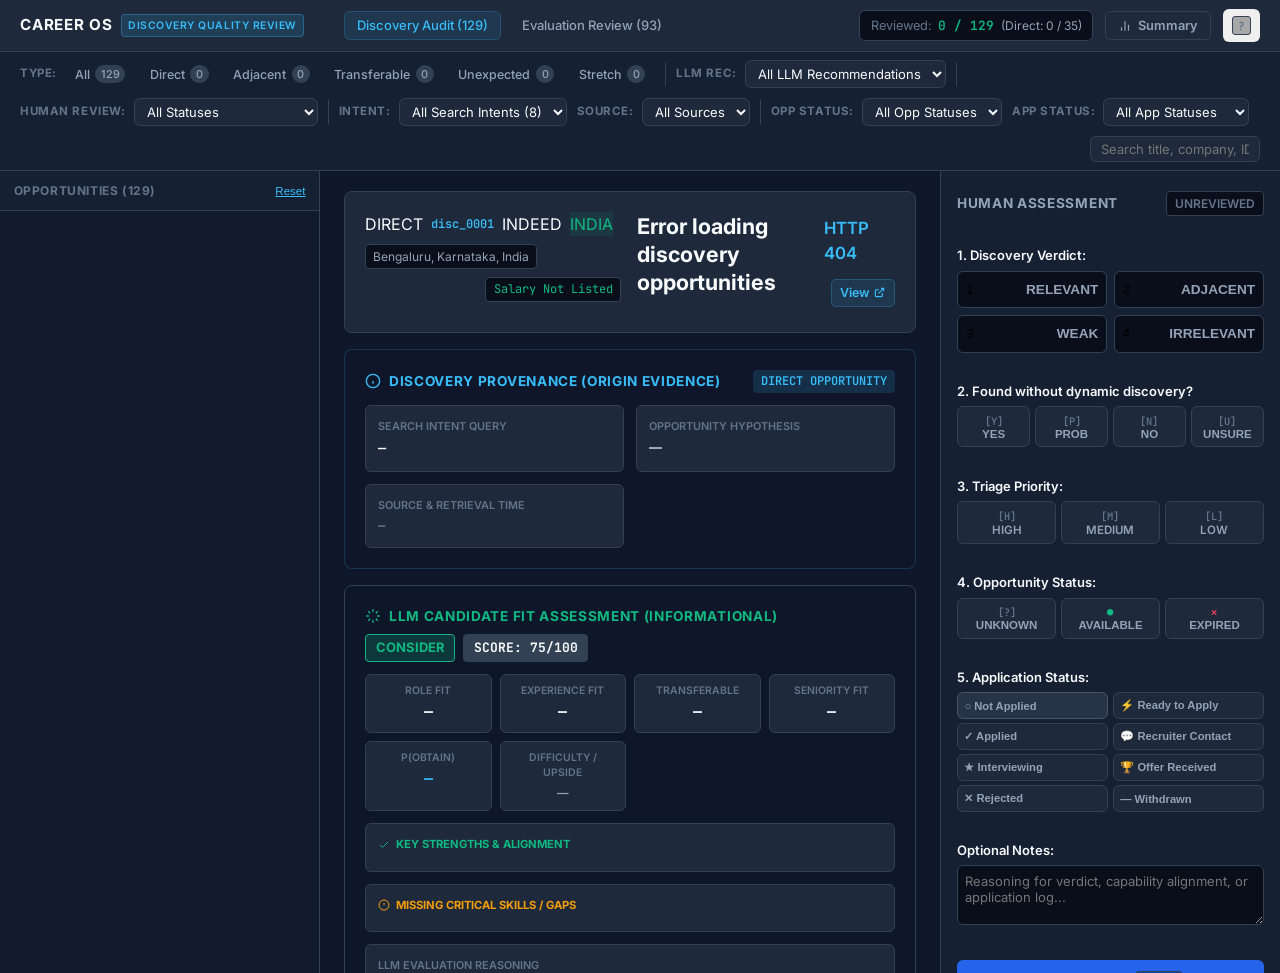
==== commit f89f2f2e: "feat: persistent career memory, Run 002 discovery, and evaluation execution engine - Added SQLite op" ====
--- a/review_ui/discovery.html
+++ b/review_ui/discovery.html
@@ -164,21 +164,21 @@
         <!-- 1. Job Identity Header Card -->
         <div class="card job-card" id="jobCard" style="padding: 1.25rem;">
           <div class="job-header" style="border-bottom: none; padding-bottom: 0;">
-            <div class="job-meta-top" style="display: flex; gap: 0.4rem; align-items: center; flex-wrap: wrap; margin-bottom: 0.5rem;">
+            <div class="job-meta-top" style="display: flex; gap: 0.5rem; align-items: center; flex-wrap: wrap; margin-bottom: 0.65rem;">
               <span class="job-queue-tag" id="jobTypeTag">DIRECT</span>
               <span class="job-id-tag" id="jobIdTag" style="font-family: var(--font-mono); font-size: 0.75rem; color: var(--accent-blue); font-weight: 600;">disc_0001</span>
               <span class="job-geo-tag" id="jobSourceTag">INDEED</span>
               <span class="job-geo-tag" style="background: rgba(16, 185, 129, 0.1); color: var(--accent-emerald); border-color: rgba(16, 185, 129, 0.2);">INDIA</span>
               <span class="job-location" id="jobLocation" style="font-size: 0.75rem; color: var(--text-secondary); background: var(--bg-subtle); padding: 0.15rem 0.45rem; border-radius: 4px; border: 1px solid var(--border-color);">Bengaluru, Karnataka, India</span>
-              <span class="job-salary" id="jobSalary" style="font-size: 0.75rem; color: var(--accent-emerald); font-family: var(--font-mono); background: var(--bg-subtle); padding: 0.15rem 0.45rem; border-radius: 4px; border: 1px solid var(--border-color);">Salary Not Listed</span>
-            </div>
-
-            <h1 class="job-title" id="jobTitle" style="font-size: 1.35rem; font-weight: 700; color: var(--text-primary); line-height: 1.3;">Loading discovery opportunities...</h1>
-            <div class="job-company-row" style="display: flex; justify-content: space-between; align-items: center; margin-top: 0.35rem;">
-              <h2 class="job-company" id="jobCompany" style="font-size: 1rem; font-weight: 600; color: var(--accent-blue);">—</h2>
-              <a href="#" target="_blank" rel="noopener noreferrer" class="view-job-link" id="viewJobLink" style="display: inline-flex; align-items: center; gap: 0.35rem; font-size: 0.8rem; font-weight: 600; color: var(--accent-blue); text-decoration: none; background: rgba(56, 189, 248, 0.1); padding: 0.3rem 0.65rem; border-radius: 6px; border: 1px solid rgba(56, 189, 248, 0.25);">
-                View on Source
-                <svg width="12" height="12" viewBox="0 0 24 24" fill="none" stroke="currentColor" stroke-width="2"><path d="M18 13v6a2 2 0 0 1-2 2H5a2 2 0 0 1-2-2V8a2 2 0 0 1 2-2h6M15 3h6v6M10 14L21 3"/></svg>
+              <span class="job-salary" id="jobSalary" style="font-size: 0.75rem; color: var(--accent-emerald); font-family: var(--font-mono); background: var(--bg-subtle); padding: 0.15rem 0.45rem; border-radius: 4px; border: 1px solid var(--border-color); margin-left: auto;">Salary Not Listed</span>
+            </div>
+
+            <h1 class="job-title" id="jobTitle" style="font-size: 1.35rem; font-weight: 700; color: var(--text-primary); line-height: 1.3; margin-bottom: 0.35rem;">Loading discovery opportunities...</h1>
+            <div class="job-company-row" style="display: flex; justify-content: space-between; align-items: center; flex-wrap: wrap; gap: 0.75rem; margin-top: 0.25rem;">
+              <h2 class="job-company" id="jobCompany" style="font-size: 1.05rem; font-weight: 600; color: var(--accent-blue); margin: 0; min-width: 0; word-break: break-word; flex: 1 1 240px;">—</h2>
+              <a href="#" target="_blank" rel="noopener noreferrer" class="view-job-link" id="viewJobLink" title="Open original job posting" aria-label="Open original job posting" style="display: inline-flex; align-items: center; gap: 0.3rem; font-size: 0.78rem; font-weight: 600; color: var(--accent-blue); text-decoration: none; background: rgba(56, 189, 248, 0.1); padding: 0.25rem 0.55rem; border-radius: 5px; border: 1px solid rgba(56, 189, 248, 0.25); white-space: nowrap; flex-shrink: 0; margin-left: auto;">
+                <span>View</span>
+                <svg width="11" height="11" viewBox="0 0 24 24" fill="none" stroke="currentColor" stroke-width="2.5"><path d="M18 13v6a2 2 0 0 1-2 2H5a2 2 0 0 1-2-2V8a2 2 0 0 1 2-2h6M15 3h6v6M10 14L21 3"/></svg>
               </a>
             </div>
           </div>
@@ -450,8 +450,8 @@
   </main>
 
   <!-- Summary Modal -->
-  <div class="modal-backdrop" id="summaryModal" style="display: none;">
-    <div class="modal-container" style="max-width: 860px; max-height: 88vh; overflow-y: auto;">
+  <div class="modal-overlay" id="summaryModal" style="display: none;">
+    <div class="modal-card" style="max-width: 860px; max-height: 88vh; overflow-y: auto;">
       <div class="modal-header">
         <h2 class="modal-title">Discovery Quality & Strategy Breakdown</h2>
         <button class="modal-close" id="closeSummaryModal">&times;</button>
--- a/review_ui/style.css
+++ b/review_ui/style.css
@@ -969,17 +969,20 @@
 .queue-item-status.unreviewed { color: var(--text-muted); font-size: 0.7rem; }
 
 /* Modals */
-.modal-overlay {
+.modal-overlay,
+.modal-backdrop {
   position: fixed;
   inset: 0;
   background-color: rgba(0, 0, 0, 0.75);
+  backdrop-filter: blur(4px);
   display: flex;
   align-items: center;
   justify-content: center;
-  z-index: 100;
-}
-
-.modal-card {
+  z-index: 1000;
+}
+
+.modal-card,
+.modal-container {
   background-color: var(--bg-card);
   border: 1px solid var(--border-color);
   border-radius: 8px;
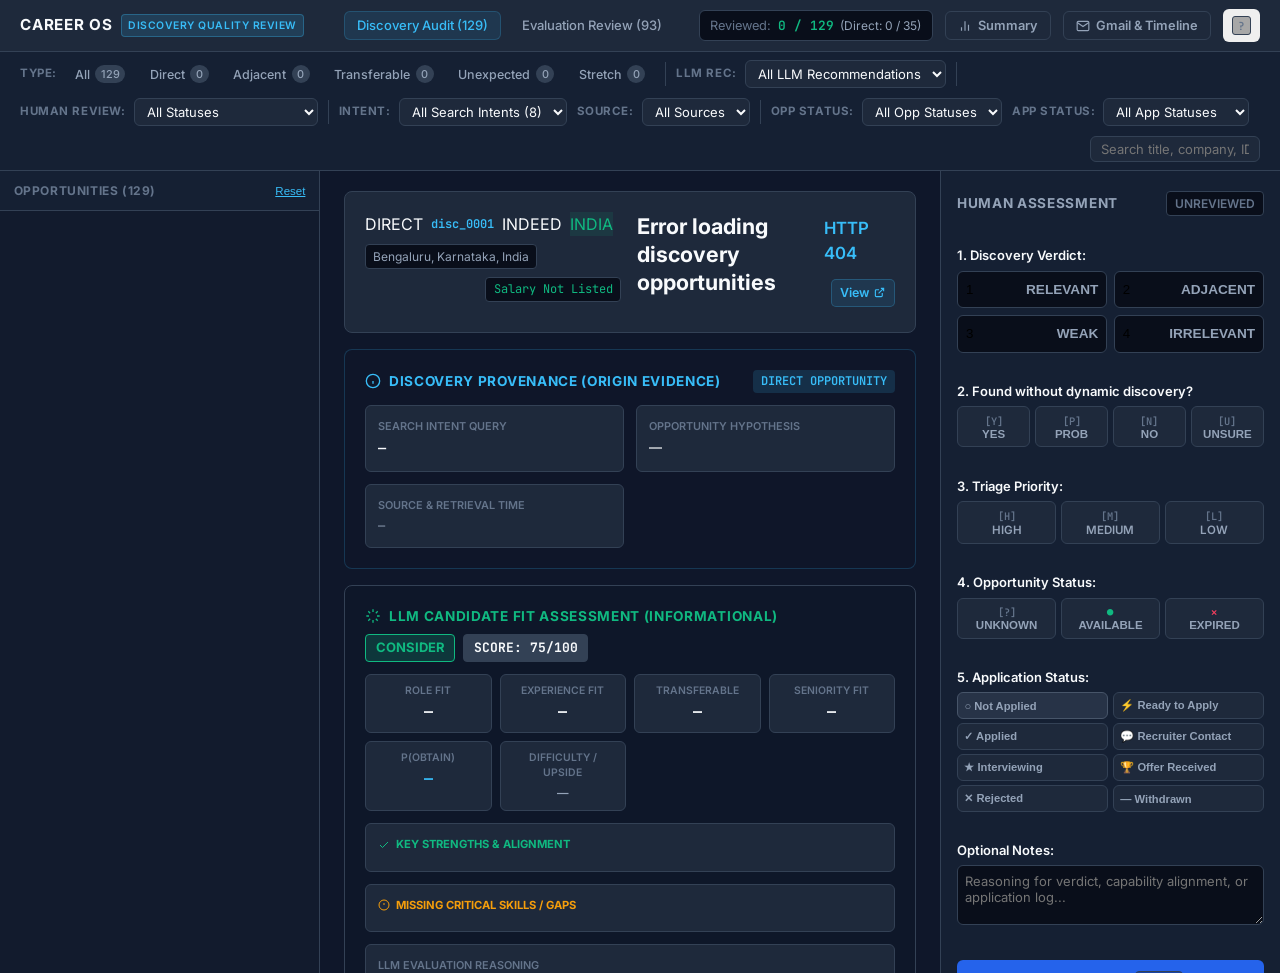
==== commit d7b69d08: "feat(email): complete Gates 1-4 for Gmail integration and application lifecycle tracking" ====
--- a/review_ui/discovery.html
+++ b/review_ui/discovery.html
@@ -33,6 +33,10 @@
         <svg width="14" height="14" viewBox="0 0 24 24" fill="none" stroke="currentColor" stroke-width="2"><path d="M18 20V10M12 20V4M6 20v-6"/></svg>
         Summary
       </button>
+      <button class="action-btn secondary" id="gmailSyncBtn" title="Gmail Integration & Application Sync">
+        <svg width="14" height="14" viewBox="0 0 24 24" fill="none" stroke="currentColor" stroke-width="2"><path d="M4 4h16c1.1 0 2 .9 2 2v12c0 1.1-.9 2-2 2H4c-1.1 0-2-.9-2-2V6c0-1.1.9-2 2-2z"/><polyline points="22,6 12,13 2,6"/></svg>
+        Gmail & Timeline
+      </button>
       <button class="action-btn icon-only" id="shortcutsBtn" title="Keyboard Shortcuts">
         <kbd>?</kbd>
       </button>
@@ -276,7 +280,21 @@
           </div>
         </div>
 
-        <!-- 4. Full Job Description -->
+        <!-- 4. Application Lifecycle & Gmail Evidence Timeline -->
+        <div class="timeline-section card" id="timelineSection" style="background: rgba(15, 23, 42, 0.7); border: 1px solid var(--border-color); border-radius: 8px; padding: 1.25rem;">
+          <div style="display: flex; align-items: center; justify-content: space-between; margin-bottom: 0.75rem;">
+            <h3 style="font-size: 0.85rem; font-weight: 700; text-transform: uppercase; letter-spacing: 0.05em; color: var(--accent-blue); display: flex; align-items: center; gap: 0.5rem;">
+              <svg width="16" height="16" viewBox="0 0 24 24" fill="none" stroke="currentColor" stroke-width="2"><circle cx="12" cy="12" r="10"/><polyline points="12 6 12 12 16 14"/></svg>
+              Application Lifecycle & Gmail Evidence Timeline
+            </h3>
+            <span id="timelineStatusBadge" style="font-size: 0.75rem; font-weight: 600; padding: 0.15rem 0.5rem; border-radius: 4px; background: var(--bg-hover); color: var(--text-secondary); border: 1px solid var(--border-color);">0 Records</span>
+          </div>
+          <div id="timelineList" style="display: flex; flex-direction: column; gap: 0.5rem;">
+            <div style="font-size: 0.8125rem; color: var(--text-muted); font-style: italic;">No Gmail events or status transitions recorded yet for this opportunity.</div>
+          </div>
+        </div>
+
+        <!-- 5. Full Job Description -->
         <div class="job-description-section card" style="padding: 1.25rem;">
           <h3 style="font-size: 0.85rem; font-weight: 700; color: var(--text-secondary); text-transform: uppercase; letter-spacing: 0.05em; margin-bottom: 0.75rem;">Full Job Description</h3>
           <div class="job-description-content" id="jobDescription" style="background: var(--bg-subtle); padding: 1.25rem; border-radius: 8px; border: 1px solid var(--border-color); font-size: 0.875rem; line-height: 1.6; white-space: pre-wrap; color: var(--text-secondary);">
@@ -550,6 +568,83 @@
     </div>
   </div>
 
+  <!-- Gmail Sync & Lifecycle Review Modal -->
+  <div class="modal-overlay" id="gmailModal" style="display: none; position: fixed; inset: 0; background: rgba(0, 0, 0, 0.75); z-index: 1000; align-items: center; justify-content: center; backdrop-filter: blur(4px);">
+    <div class="modal-card" style="background: var(--bg-card); width: 92%; max-width: 820px; max-height: 88vh; border-radius: 12px; border: 1px solid var(--border-color); display: flex; flex-direction: column; overflow: hidden; box-shadow: 0 20px 25px -5px rgba(0, 0, 0, 0.5);">
+      <div class="modal-header" style="padding: 1rem 1.5rem; border-bottom: 1px solid var(--border-color); display: flex; justify-content: space-between; align-items: center;">
+        <h2 style="font-size: 1.125rem; font-weight: 700; color: var(--text-primary); display: flex; align-items: center; gap: 0.625rem; margin: 0;">
+          <svg width="18" height="18" viewBox="0 0 24 24" fill="none" stroke="currentColor" stroke-width="2"><path d="M4 4h16c1.1 0 2 .9 2 2v12c0 1.1-.9 2-2 2H4c-1.1 0-2-.9-2-2V6c0-1.1.9-2 2-2z"/><polyline points="22,6 12,13 2,6"/></svg>
+          Gmail Integration & Application Lifecycle Tracking
+        </h2>
+        <button class="action-btn icon-only" id="closeGmailModalBtn" style="background: transparent; border: none; font-size: 1.25rem; color: var(--text-muted); cursor: pointer;">&times;</button>
+      </div>
+
+      <div class="modal-body" style="padding: 1.5rem; overflow-y: auto; display: flex; flex-direction: column; gap: 1.25rem;">
+        <!-- 1. Connection Status Card -->
+        <div style="background: var(--bg-subtle); border: 1px solid var(--border-color); border-radius: 8px; padding: 1rem; display: flex; justify-content: space-between; align-items: center; flex-wrap: wrap; gap: 0.75rem;">
+          <div>
+            <div style="font-size: 0.75rem; text-transform: uppercase; color: var(--text-muted); font-weight: 600;">Gmail Connection Status</div>
+            <div id="gmailStatusText" style="font-size: 0.9375rem; font-weight: 600; color: var(--text-primary); margin-top: 0.2rem;">Checking connection...</div>
+            <div id="gmailCheckpointText" style="font-size: 0.75rem; color: var(--text-secondary); margin-top: 0.2rem;">—</div>
+          </div>
+          <div style="display: flex; gap: 0.5rem; align-items: center;" id="gmailActionButtons">
+            <button class="action-btn secondary" id="connectGmailBtn" style="background: rgba(56, 189, 248, 0.15); color: var(--accent-blue); border-color: rgba(56, 189, 248, 0.3);">Connect Read-Only Gmail</button>
+            <button class="action-btn secondary" id="disconnectGmailBtn" style="display: none; color: var(--accent-rose);">Disconnect</button>
+          </div>
+        </div>
+
+        <!-- 2. Sync Configuration & Actions -->
+        <div style="background: var(--bg-subtle); border: 1px solid var(--border-color); border-radius: 8px; padding: 1rem;">
+          <div style="font-size: 0.8125rem; font-weight: 700; text-transform: uppercase; color: var(--text-secondary); margin-bottom: 0.75rem;">
+            Synchronization Mode & Controls (Hard Dry-Run Boundary Enforced)
+          </div>
+          <div style="display: flex; gap: 0.75rem; flex-wrap: wrap; align-items: center; margin-bottom: 1rem;">
+            <label style="font-size: 0.8125rem; color: var(--text-secondary); display: flex; align-items: center; gap: 0.35rem;">
+              Provider:
+              <select id="syncAdapterSelect" style="background: var(--bg-card); color: var(--text-primary); border: 1px solid var(--border-color); padding: 0.3rem 0.5rem; border-radius: 4px; font-size: 0.8125rem;">
+                <option value="auto">Auto (Gmail if connected, else Mock)</option>
+                <option value="mock">Deterministic Mock Adapter</option>
+                <option value="gmail">Live Read-Only Gmail</option>
+              </select>
+            </label>
+            <label style="font-size: 0.8125rem; color: var(--text-secondary); display: flex; align-items: center; gap: 0.35rem;">
+              After Date:
+              <input type="date" id="syncAfterDate" style="background: var(--bg-card); color: var(--text-primary); border: 1px solid var(--border-color); padding: 0.25rem 0.5rem; border-radius: 4px; font-size: 0.8125rem;">
+            </label>
+            <button class="action-btn primary" id="runDryRunBtn" style="font-weight: 600; padding: 0.4rem 1rem;">
+              <svg width="14" height="14" viewBox="0 0 24 24" fill="none" stroke="currentColor" stroke-width="2"><path d="M1 12s4-8 11-8 11 8 11 8-4 8-11 8-11-8-11-8z"/><circle cx="12" cy="12" r="3"/></svg>
+              Run Dry-Run Preview
+            </button>
+          </div>
+
+          <!-- Preview Report Box -->
+          <div id="dryRunPreviewContainer" style="display: none; margin-top: 0.75rem;">
+            <div style="display: flex; justify-content: space-between; align-items: center; margin-bottom: 0.35rem;">
+              <span style="font-size: 0.75rem; font-weight: 700; color: var(--text-muted); text-transform: uppercase;">Inspection Preview Output</span>
+              <button class="action-btn primary" id="applyChangesBtn" style="background: #10b981; border-color: #10b981; font-weight: 700; padding: 0.35rem 0.85rem;">
+                Approve & Apply State Changes
+              </button>
+            </div>
+            <pre id="dryRunOutput" style="background: #090d16; color: #a5f3fc; padding: 1rem; border-radius: 6px; border: 1px solid rgba(56, 189, 248, 0.2); font-family: var(--font-mono); font-size: 0.75rem; line-height: 1.45; max-height: 260px; overflow-y: auto; white-space: pre-wrap;"></pre>
+          </div>
+        </div>
+
+        <!-- 3. Ambiguous & Pending Matches -->
+        <div style="background: var(--bg-subtle); border: 1px solid var(--border-color); border-radius: 8px; padding: 1rem;">
+          <div style="display: flex; justify-content: space-between; align-items: center; margin-bottom: 0.5rem;">
+            <div style="font-size: 0.8125rem; font-weight: 700; text-transform: uppercase; color: var(--accent-amber);">
+              Pending / Ambiguous Event Triage
+            </div>
+            <span id="pendingEventsBadge" style="font-size: 0.75rem; font-weight: 700; padding: 0.15rem 0.5rem; border-radius: 4px; background: rgba(245, 158, 11, 0.2); color: var(--accent-amber);">0 Pending</span>
+          </div>
+          <div id="pendingEventsList" style="display: flex; flex-direction: column; gap: 0.5rem; max-height: 220px; overflow-y: auto;">
+            <div style="font-size: 0.8125rem; color: var(--text-muted); font-style: italic;">No pending or ambiguous events requiring human confirmation.</div>
+          </div>
+        </div>
+      </div>
+    </div>
+  </div>
+
   <script src="discovery.js"></script>
 </body>
 </html>
